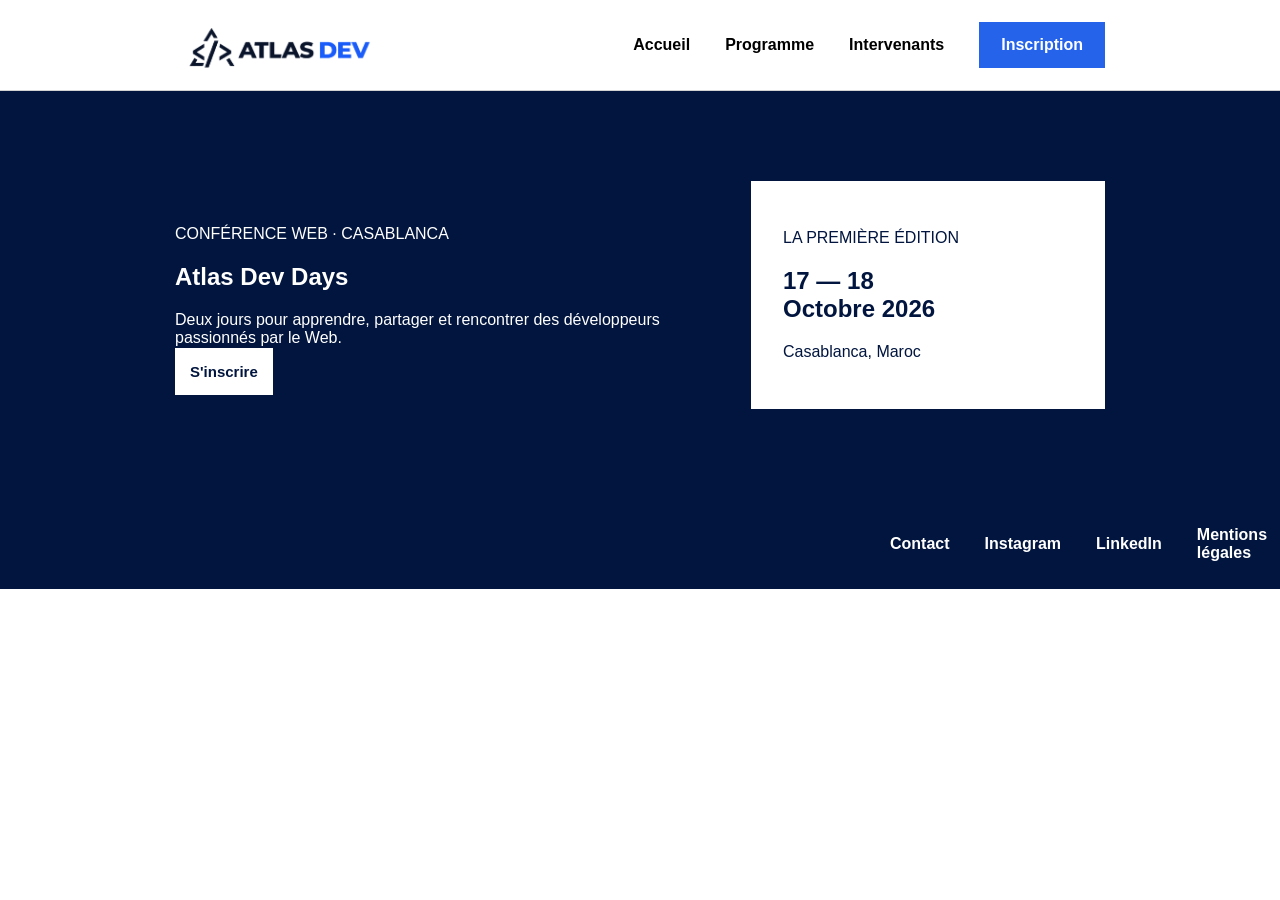
==== index.html @ 39b0d926 "worked on accueil" ====
<!doctype html>
<html>
  <head>
    <meta charset="UTF-8" />
    <link rel="stylesheet" href="css/style.css" />
    <link rel="preconnect" href="https://rsms.me" />
    <link rel="stylesheet" href="https://rsms.me/inter/inter.css" />
  </head>

  <body>
    <header>
      <img src="assets/images/logo.png" alt="logo" class="image" />
      <nav>
        <a href="#"> Accueil</a>
        <a href="#"> Programme</a>
        <a href="#"> Intervenants</a>
        <a href="#" class="btn"> Inscription</a>
      </nav>
    </header>
    <main>
      <section class="hero">
        <div class="hero-content">
          <div class="hero-text">
            <p class="label">CONFÉRENCE WEB · CASABLANCA</p>

            <h1>Atlas Dev Days</h1>

            <p>
              Deux jours pour apprendre, partager et rencontrer des développeurs
              passionnés par le Web.
            </p>

            <a href="#" class="button">S'inscrire</a>
          </div>

          <div class="hero-info">
            <p class="label">LA PREMIÈRE ÉDITION</p>

            <h2>17 — 18<br />Octobre 2026</h2>

            <p>Casablanca, Maroc</p>
          </div>
        </div>
      </section>
    </main>
    <footer>
      <p></p>
      <nav class="second-nav">
        <a> Contact </a>
        <a>Instagram</a>
        <a>LinkedIn</a>
        <a>Mentions légales</a>
      </nav>
    </footer>
  </body>
</html>
---- css/style.css ----
body {
  padding: 0;
  margin: 0;
  font-family: Inter, sans-serif;
}
header {
  display: flex; /* using this , the element of header can be next to each other */
  justify-content: space-between; /*It pushes the first element to the left and the last element to the right*/
  align-items: center;
  background-color: white;
  padding: 0 175px;
  height: 90px;
  border-bottom: 0.001px solid rgb(210, 210, 210);
}

nav {
  display: flex; /*control over the element , so like that we can have gap between them*/
  align-items: center; /*to center the element so they wont go up */
  gap: 35px;
}

nav a {
  /* here i am talking about the a inside the nav so other a wont be affected*/
  text-decoration: none; /* to remove the line under the text*/
  color: black;
  font-style: inter;
  font-weight: 600;
}

nav a.active {
  /* this one so whenever i click on link it turend bleu */
  color: #2563eb;
}

.btn {
  background-color: #2563eb;
  color: white;
  padding: 14px 22px;
}

.image {
  height: 110px;
  width: auto;
}

footer {
  display: flex;
  height: 90px;
  background-color: #01153e;
  padding-left: 890px;
  align-items: center;
}

.second-nav {
  display: flex;
  align-items: center;
  gap: 35px;
}

.second-nav a {
  display: flex;
  color: white;
  align-items: center;
}

.hero {
  padding: 90px 175px;
  color: white;
  background-color: #01153e;
}
.hero-content {
  display: flex;
  align-items: center;
  justify-content: space-between;
  gap: 80px;
}
.hero-text {
  max-width: 650px;
}

.hero-info {
  min-width: 290px;
  padding: 32px;
  color: #01153e;
  background-color: white;
}

.button {
  padding: 15px 15px;
  background-color: white;
  color: #01153e;
  font-style: inter;
  font-weight: 700;
  text-decoration: none;
  font-size: 15px;
}
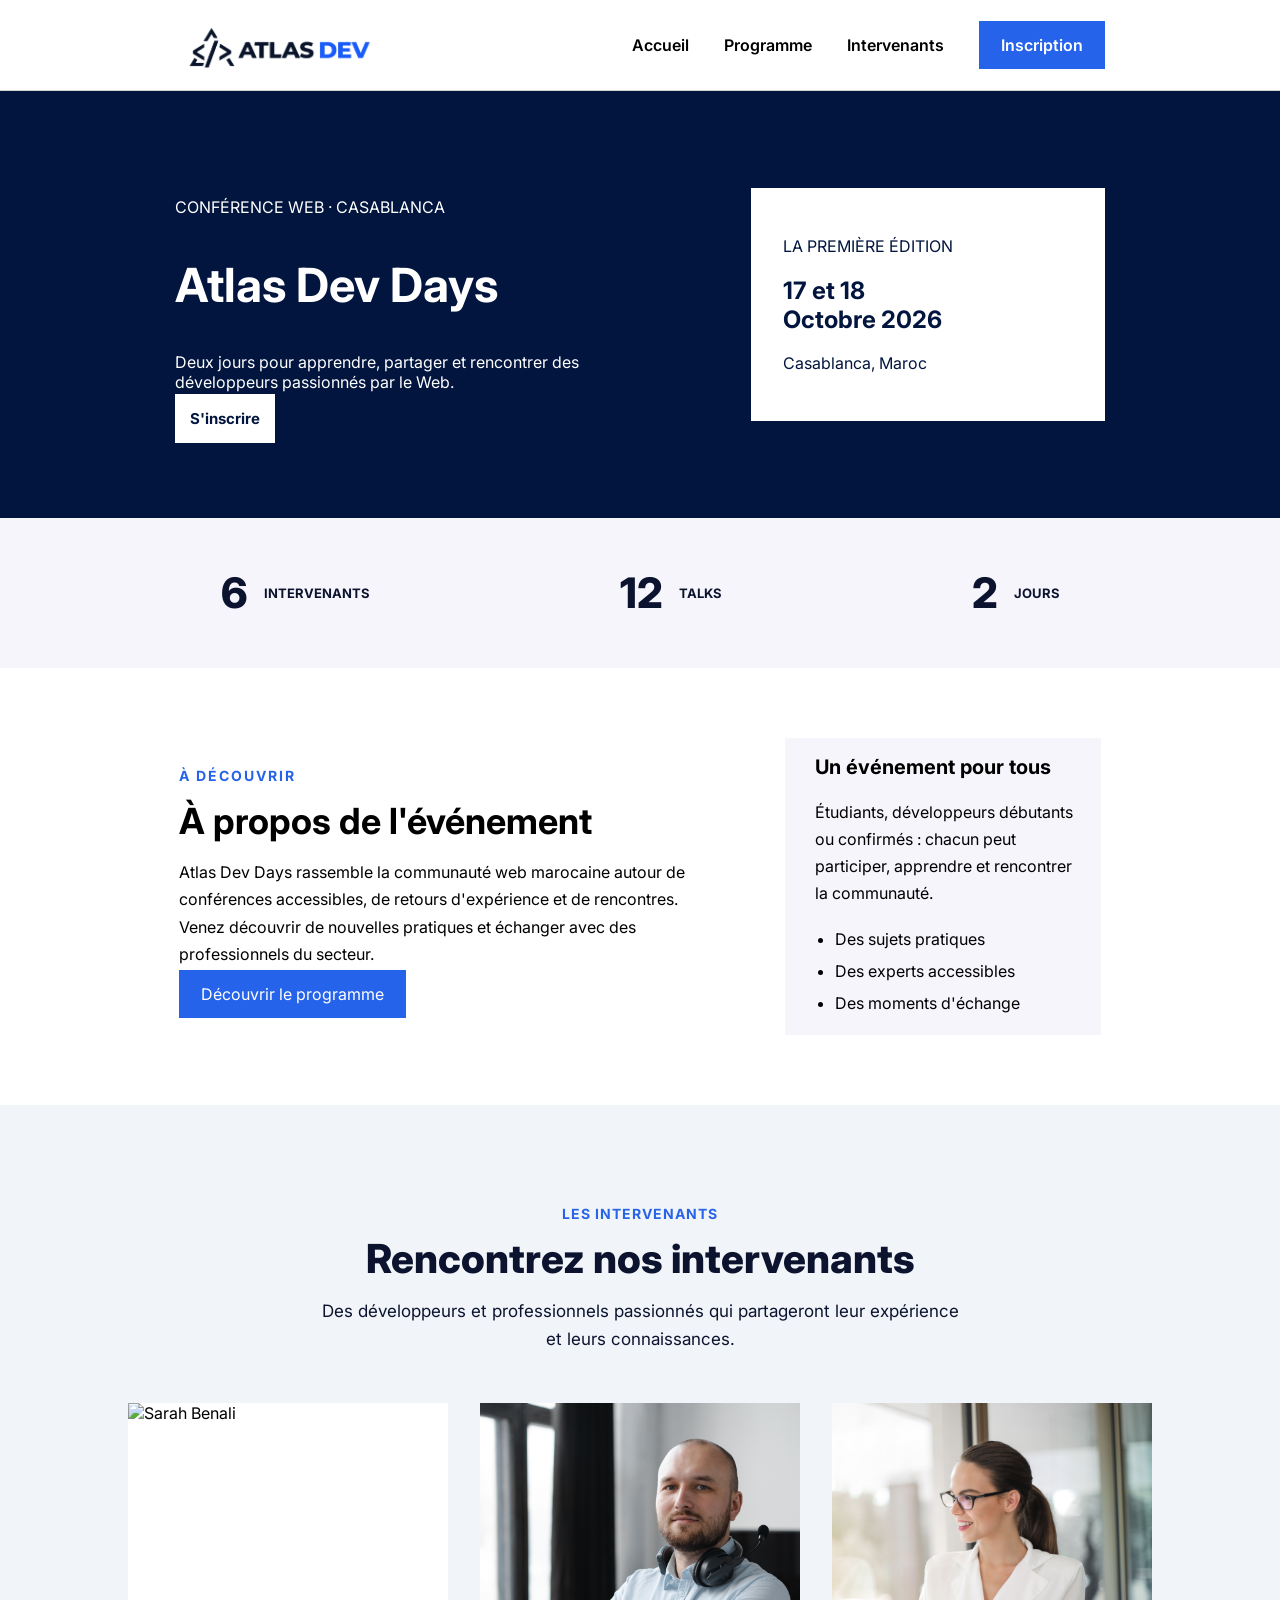
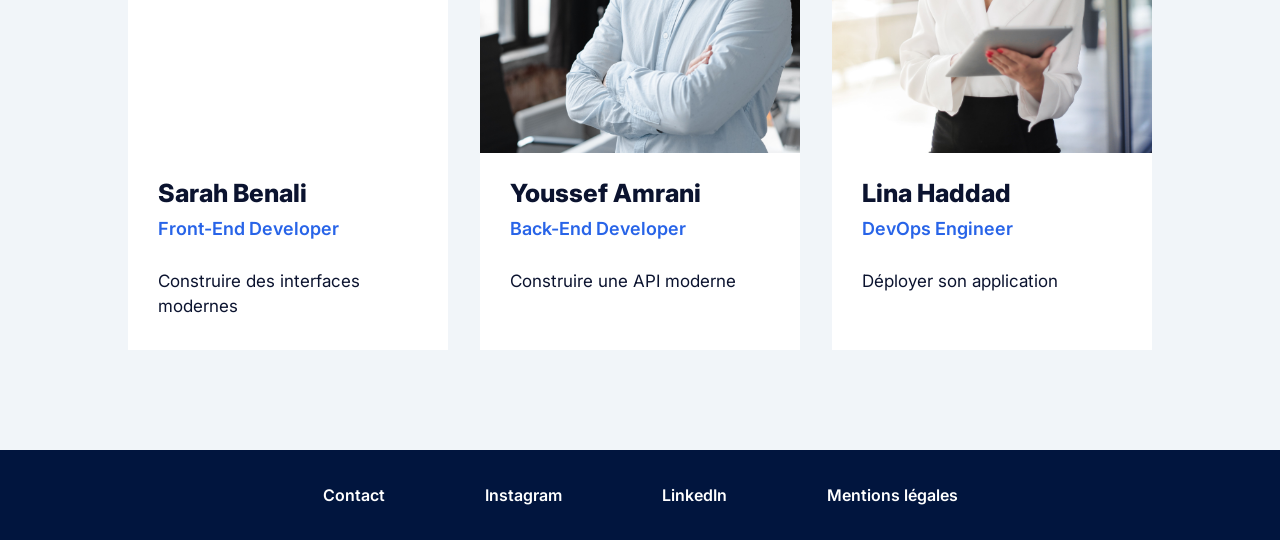
==== commit e8813bdc: "almost done" ====
--- a/index.html
+++ b/index.html
@@ -13,8 +13,8 @@
       <nav>
         <a href="#"> Accueil</a>
         <a href="#"> Programme</a>
-        <a href="#"> Intervenants</a>
-        <a href="#" class="btn"> Inscription</a>
+        <a href="intervenants.html"> Intervenants</a>
+        <a href="inscription.html" class="btn"> Inscription</a>
       </nav>
     </header>
     <main>
@@ -36,9 +36,93 @@
           <div class="hero-info">
             <p class="label">LA PREMIÈRE ÉDITION</p>
 
-            <h2>17 — 18<br />Octobre 2026</h2>
+            <h2>17 et 18<br />Octobre 2026</h2>
 
             <p>Casablanca, Maroc</p>
+          </div>
+        </div>
+      </section>
+      <section class="stats">
+        <div class="stats-div">
+          <p>6</p>
+          <p>INTERVENANTS</p>
+        </div>
+        <div class="stats-div">
+          <p>12</p>
+          <p>TALKS</p>
+        </div>
+        <div class="stats-div">
+          <p>2</p>
+          <p>JOURS</p>
+        </div>
+      </section>
+      <section class="event">
+        <div class="left">
+          <p>À DÉCOUVRIR</p>
+          <p>À propos de l'événement</p>
+          <p>
+            Atlas Dev Days rassemble la communauté web marocaine autour de
+            conférences accessibles, de retours d'expérience et de rencontres.
+            Venez découvrir de nouvelles pratiques et échanger avec des
+            professionnels du secteur.
+          </p>
+          <p>
+            <a href="#" class="btn">Découvrir le programme</a>
+          </p>
+        </div>
+        <div class="right">
+          <h2>Un événement pour tous</h2>
+          <p>
+            Étudiants, développeurs débutants ou confirmés : chacun peut
+            participer, apprendre et rencontrer la communauté.
+          </p>
+
+          <ul>
+            <li>Des sujets pratiques</li>
+            <li>Des experts accessibles</li>
+            <li>Des moments d'échange</li>
+          </ul>
+        </div>
+      </section>
+      <section class="speakers">
+        <div class="speakers-header">
+          <p>LES INTERVENANTS</p>
+          <h2>Rencontrez nos intervenants</h2>
+          <p>
+            Des développeurs et professionnels passionnés qui partageront leur
+            expérience et leurs connaissances.
+          </p>
+        </div>
+
+        <div class="speakers-container">
+          <div class="speaker-card">
+            <img src="assets/images/sarahBenali.jpg" alt="Sarah Benali" />
+
+            <div class="speaker-info">
+              <h3>Sarah Benali</h3>
+              <p class="speaker-role">Front-End Developer</p>
+              <p>Construire des interfaces modernes</p>
+            </div>
+          </div>
+
+          <div class="speaker-card">
+            <img src="assets/images/youssefAmrani.jpg" alt="Youssef Amrani" />
+
+            <div class="speaker-info">
+              <h3>Youssef Amrani</h3>
+              <p class="speaker-role">Back-End Developer</p>
+              <p>Construire une API moderne</p>
+            </div>
+          </div>
+
+          <div class="speaker-card">
+            <img src="assets/images/linaHaddad.jpg" alt="Lina Haddad" />
+
+            <div class="speaker-info">
+              <h3>Lina Haddad</h3>
+              <p class="speaker-role">DevOps Engineer</p>
+              <p>Déployer son application</p>
+            </div>
           </div>
         </div>
       </section>
--- a/css/style.css
+++ b/css/style.css
@@ -1,3 +1,4 @@
+@import url("https://fonts.googleapis.com/css2?family=Inter:opsz,wght@14..32,100..900&display=swap");
 body {
   padding: 0;
   margin: 0;
@@ -36,6 +37,7 @@
   background-color: #2563eb;
   color: white;
   padding: 14px 22px;
+  text-decoration: none;
 }
 
 .image {
@@ -47,14 +49,14 @@
   display: flex;
   height: 90px;
   background-color: #01153e;
-  padding-left: 890px;
-  align-items: center;
+  text-align: center;
+  justify-content: center;
 }
 
 .second-nav {
   display: flex;
   align-items: center;
-  gap: 35px;
+  gap: 100px;
 }
 
 .second-nav a {
@@ -85,6 +87,13 @@
   background-color: white;
 }
 
+h1 {
+  font-family: "Inter", sans-serif;
+  font-optical-sizing: auto;
+  font-weight: 900px;
+  font-size: 47px;
+}
+
 .button {
   padding: 15px 15px;
   background-color: white;
@@ -94,3 +103,260 @@
   text-decoration: none;
   font-size: 15px;
 }
+.stats {
+  height: 150px;
+  background-color: #f6f5fc;
+  display: flex;
+  align-items: center;
+  justify-content: center;
+  gap: 250px;
+}
+
+.stats-div {
+  display: flex;
+  align-items: center;
+  gap: 16px;
+}
+.stats-div p:first-child {
+  font-size: 42px;
+  font-weight: 800;
+  line-height: 1;
+  color: #0b132f;
+}
+
+.stats-div p:last-child {
+  font-size: 13px;
+  font-weight: 700;
+  color: #0b132f;
+  letter-spacing: 0;
+}
+
+.event {
+  display: flex;
+  align-items: center;
+  background-color: white;
+  justify-content: space-between;
+  gap: 80px;
+  padding: 70px 14%;
+}
+
+.left > p:first-child {
+  font-size: 14px;
+  font-weight: bold;
+  color: #2563eb;
+  letter-spacing: 2px;
+}
+
+.left > p:nth-child(2) {
+  font-size: 36px;
+  font-weight: bold;
+  margin: 15px 0;
+}
+
+.left > p:nth-child(3) {
+  font-size: 16px;
+  line-height: 1.7;
+}
+
+.right {
+  padding-left: 30px;
+  padding-right: 20px;
+  background-color: #f6f5fc;
+}
+
+.right h2 {
+  font-size: 20px;
+  margin-bottom: 20px;
+}
+
+.right p {
+  font-size: 16px;
+  line-height: 1.7;
+}
+
+.right ul {
+  padding-left: 20px;
+  line-height: 2;
+}
+
+.right li {
+  font-size: 16px;
+}
+.speakers {
+  background-color: #f1f5f9;
+  padding: 100px 10%;
+}
+
+.speakers-header {
+  text-align: center;
+  margin-bottom: 50px;
+}
+
+.speakers-header > p:first-child {
+  color: #2864e8;
+  font-size: 14px;
+  font-weight: 700;
+  letter-spacing: 1px;
+  margin: 0 0 12px;
+}
+
+.speakers-header h2 {
+  color: #0b132f;
+  font-size: 40px;
+  font-weight: 800;
+  margin: 0 0 15px;
+}
+
+.speakers-header > p:last-child {
+  color: #0b132f;
+  font-size: 17px;
+  line-height: 1.6;
+  margin: 0 auto;
+  max-width: 650px;
+}
+
+.speakers-container {
+  display: flex;
+  justify-content: center;
+  gap: 32px;
+}
+
+.speaker-card {
+  background-color: white;
+  width: 100%;
+  max-width: 445px;
+  overflow: hidden;
+}
+
+.speaker-card img {
+  width: 100%;
+  height: 350px;
+  display: block;
+  object-fit: cover;
+}
+
+.speaker-info {
+  padding: 25px 30px 30px;
+}
+
+.speaker-info h3 {
+  color: #0b132f;
+  font-size: 25px;
+  font-weight: 800;
+  margin: 0 0 10px;
+}
+
+.speaker-role {
+  color: #2864e8;
+  font-size: 18px;
+  font-weight: 600;
+  margin: 0 0 30px;
+}
+
+.speaker-info > p:last-child {
+  color: #0b132f;
+  font-size: 17px;
+  line-height: 1.5;
+  margin: 0;
+}
+.heroInter-content {
+  font-family: Inter;
+  padding-right: 600px;
+}
+.heroInter {
+  padding-top: 52px;
+  padding-bottom: 72px;
+  padding-left: 175px;
+  padding-right: 175px;
+  color: white;
+  background-color: #01153e;
+}
+.Intermain {
+  background-color: #f6f5fc;
+}
+
+.heroInsc {
+  padding-top: 42px;
+  padding-bottom: 62px;
+  padding-left: 175px;
+  color: white;
+  background-color: #01153e;
+}
+.programme {
+  background-color: #f1f5f9;
+  padding: 60px 13%;
+}
+
+.day-header {
+  display: flex;
+  justify-content: space-between;
+  align-items: center;
+  margin-bottom: 55px;
+}
+
+.day-number {
+  color: #2563eb;
+  font-size: 15px;
+  font-weight: 700;
+  margin-bottom: 15px;
+}
+
+.day-header h2 {
+  color: #071b41;
+  font-size: 38px;
+  margin: 0;
+}
+
+.welcome {
+  color: #071b41;
+  font-size: 18px;
+}
+
+.event-card {
+  background-color: white;
+  min-height: 165px;
+  margin-bottom: 20px;
+
+  display: grid;
+  grid-template-columns: 110px 1fr;
+  align-items: center;
+
+  padding: 0 32px;
+}
+.event-time {
+  background-color: #2864e8;
+  color: white;
+
+  width: 103px;
+  height: 58px;
+
+  display: flex;
+  justify-content: center;
+  align-items: center;
+
+  font-size: 18px;
+  font-weight: 700;
+}
+
+.event-info {
+  padding-left: 30px;
+}
+
+.category {
+  color: #2864e8;
+  font-size: 15px;
+  font-weight: 700;
+  margin: 0 0 8px;
+}
+
+.event-info h3 {
+  color: #071b41;
+  font-size: 23px;
+  margin: 0 0 10px;
+}
+
+.event-info p:last-child {
+  color: #071b41;
+  font-size: 18px;
+  margin: 0;
+}
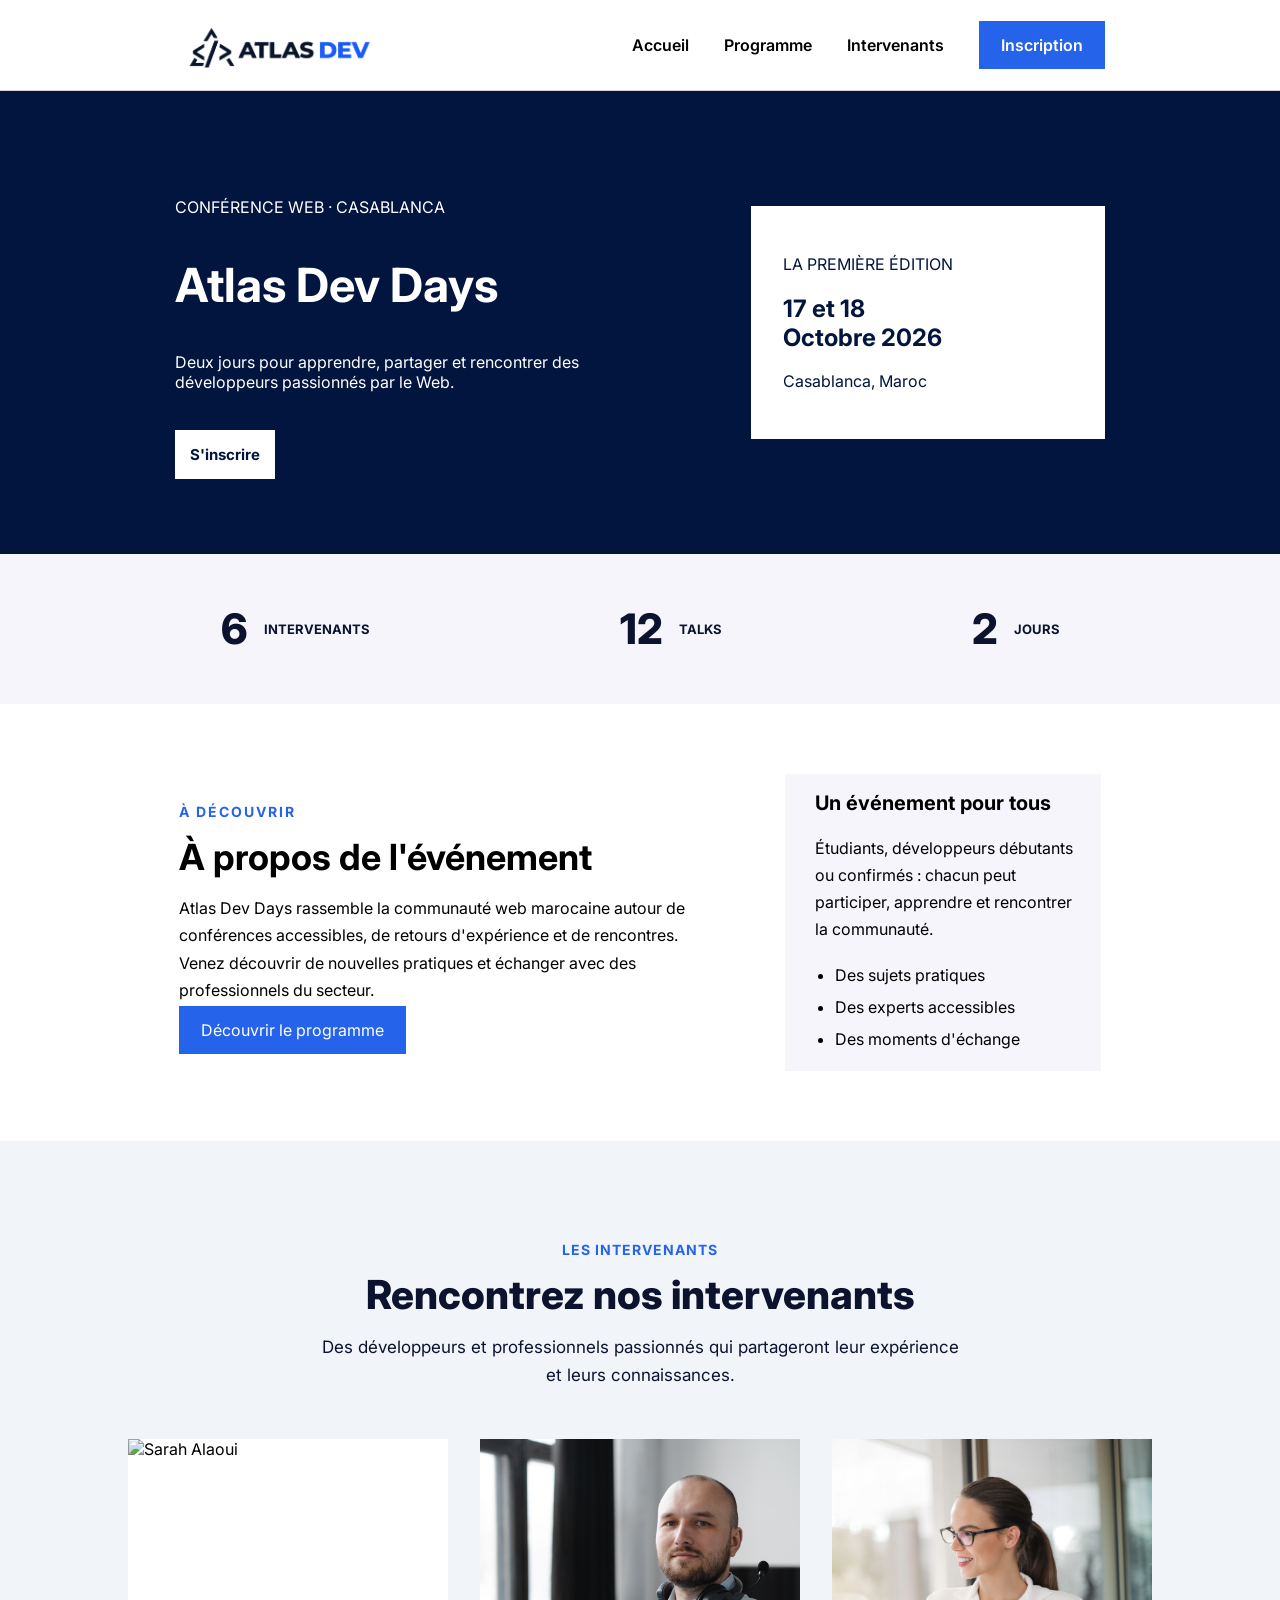
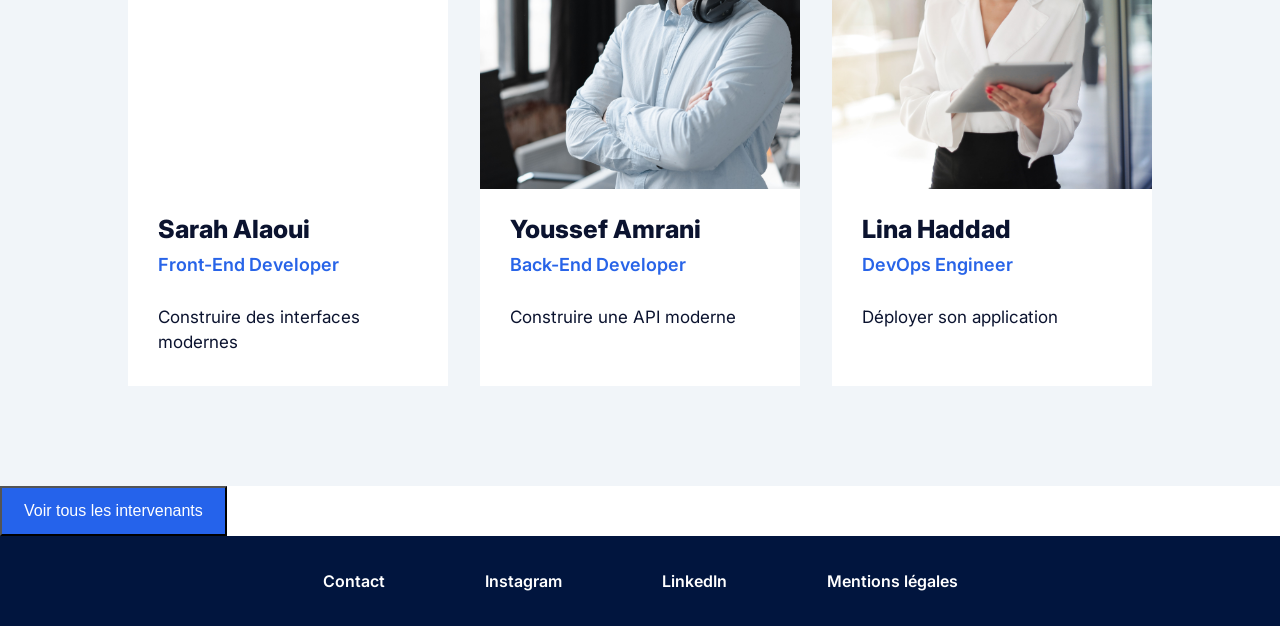
==== commit d4be0060: "fixed some issues" ====
--- a/index.html
+++ b/index.html
@@ -11,8 +11,8 @@
     <header>
       <img src="assets/images/logo.png" alt="logo" class="image" />
       <nav>
-        <a href="#"> Accueil</a>
-        <a href="#"> Programme</a>
+        <a href="index.html"> Accueil</a>
+        <a href="programme.html"> Programme</a>
         <a href="intervenants.html"> Intervenants</a>
         <a href="inscription.html" class="btn"> Inscription</a>
       </nav>
@@ -28,6 +28,9 @@
             <p>
               Deux jours pour apprendre, partager et rencontrer des développeurs
               passionnés par le Web.
+            </p>
+            <p>
+              <br />
             </p>
 
             <a href="#" class="button">S'inscrire</a>
@@ -96,10 +99,10 @@
 
         <div class="speakers-container">
           <div class="speaker-card">
-            <img src="assets/images/sarahBenali.jpg" alt="Sarah Benali" />
+            <img src="assets/images/sarahAlaoui.jpg" alt="Sarah Alaoui" />
 
             <div class="speaker-info">
-              <h3>Sarah Benali</h3>
+              <h3>Sarah Alaoui</h3>
               <p class="speaker-role">Front-End Developer</p>
               <p>Construire des interfaces modernes</p>
             </div>
@@ -126,6 +129,9 @@
           </div>
         </div>
       </section>
+      <section >
+        <button a href = "intervenants.html" class = "btn">Voir tous les intervenants</button>
+      </section>
     </main>
     <footer>
       <p></p>
--- a/css/style.css
+++ b/css/style.css
@@ -38,6 +38,7 @@
   color: white;
   padding: 14px 22px;
   text-decoration: none;
+  font-size: medium;
 }
 
 .image {
@@ -320,7 +321,7 @@
   display: grid;
   grid-template-columns: 110px 1fr;
   align-items: center;
-
+  border: 0.001px solid rgb(229, 228, 228);
   padding: 0 32px;
 }
 .event-time {
@@ -360,3 +361,92 @@
   font-size: 18px;
   margin: 0;
 }
+
+.programmef {
+  background-color: white;
+  padding: 60px 13%;
+}
+
+form {
+  width: 700px;
+  padding: 45px 50px;
+  background-color: white;
+  font-family: Arial;
+  color: #001f4d;
+}
+
+.InscInf {
+  display: flex;
+  gap: 60px;
+  align-items: flex-start;
+  justify-content: center;
+  padding: 100px 20px;
+  background-color: #f1f5f9;
+}
+aside {
+  color: white;
+  background-color: #01153e;
+  padding: 20px;
+  padding-left: 40px;
+  padding-right: 40px;
+  padding-bottom: 30px;
+}
+
+.titre1 {
+  font-weight: 900;
+  font-size: xx-large;
+  margin-top: 1px;
+}
+.titre {
+  font-weight: 900;
+  font-size: xx-large;
+}
+.sous-titre {
+  font-weight: 600;
+  font-size: large;
+}
+.sous-titre2 {
+  font-weight: 400;
+  font-size: large;
+  margin-top: 1px;
+  margin-bottom: 30px;
+}
+
+.labelBig {
+  font-size: 18px;
+  font-weight: bold;
+  padding-bottom: 12px;
+}
+.labelSmall {
+  font-size: 17px;
+  padding-bottom: 12px;
+      display: block;
+
+}
+ 
+input[type="text"],   /*understand all this*/
+input[type="email"],
+input[type="tel"],
+select,
+textarea {
+  width: 100%;
+  padding: 15px;
+  margin-bottom: 30px;
+  border: 1px solid #001f4d;
+  font-size: 18px;
+  box-sizing: border-box;
+}
+
+fieldset {
+  display: block;
+  border: none;
+  padding: 0;
+  margin-bottom: 40px;
+}
+legend {
+  font-size: 20px;
+  font-weight: bold;
+  margin-bottom: 20px;
+}
+
+
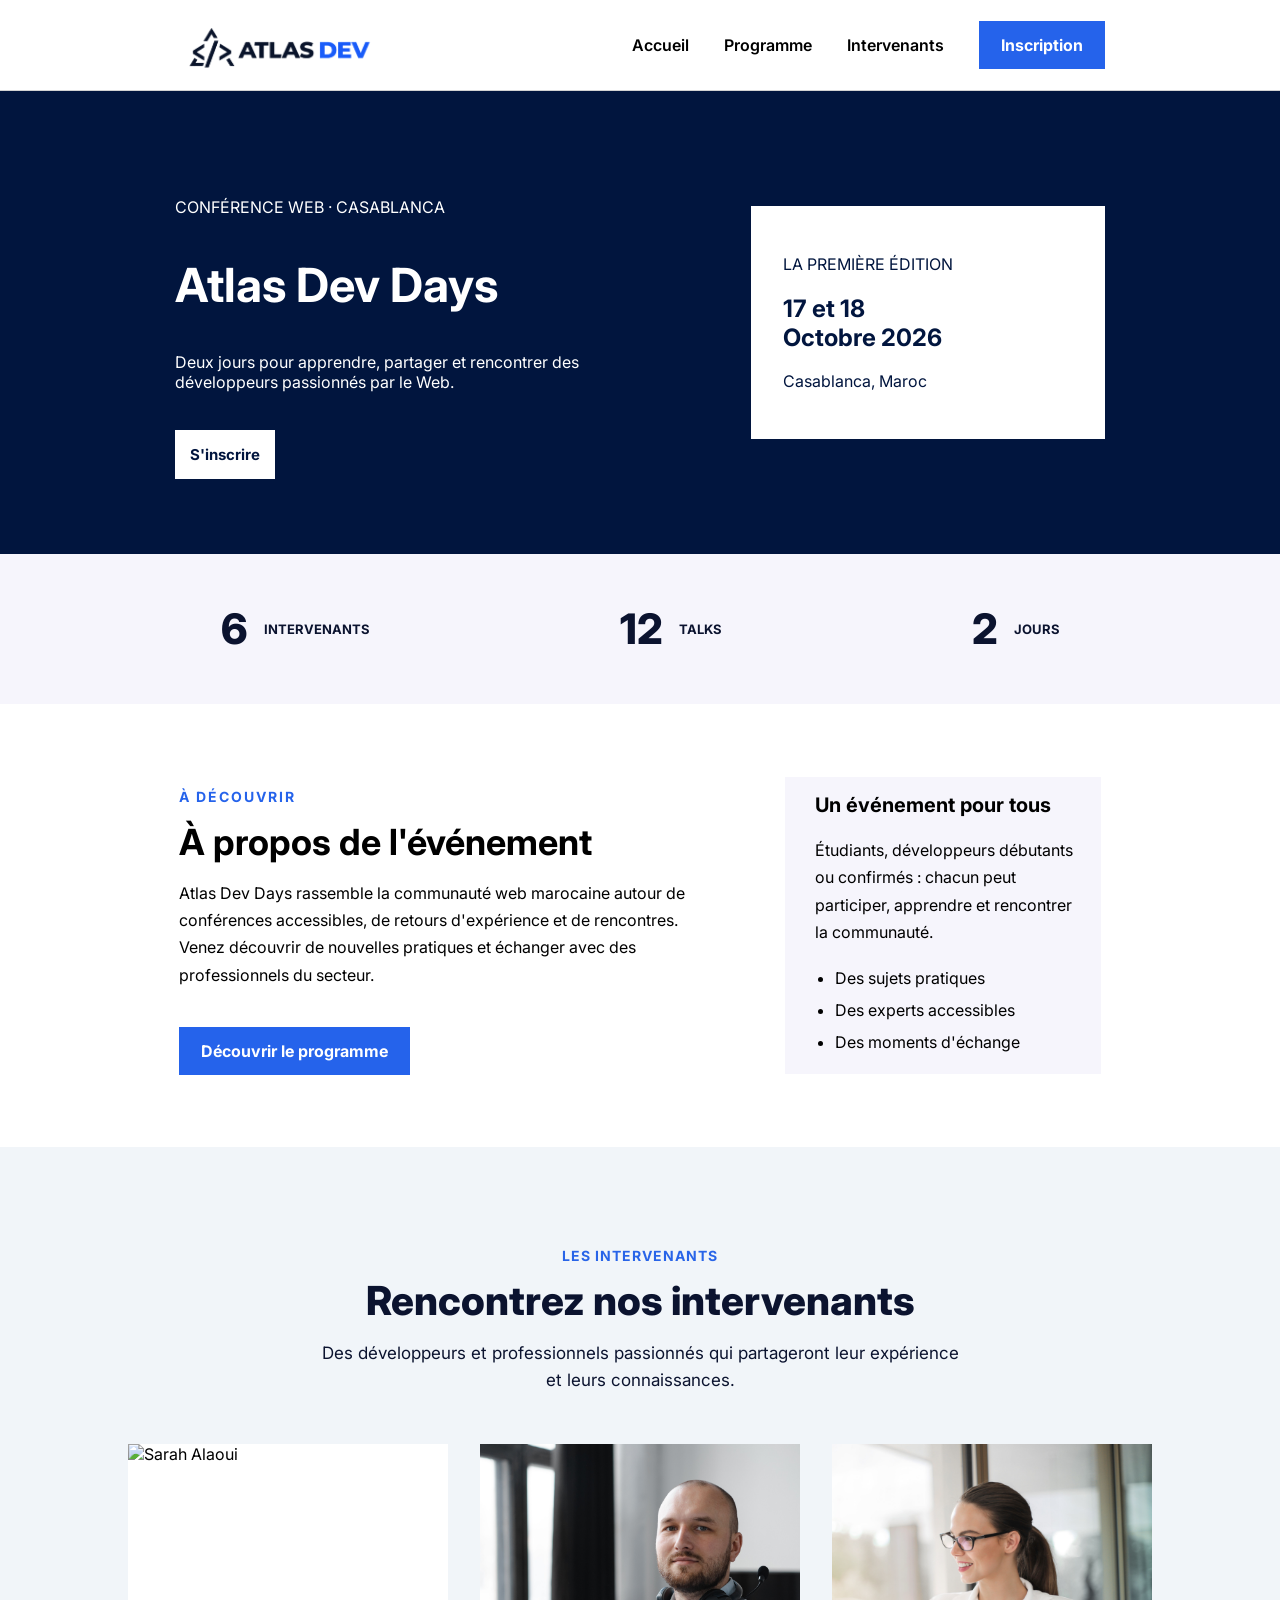
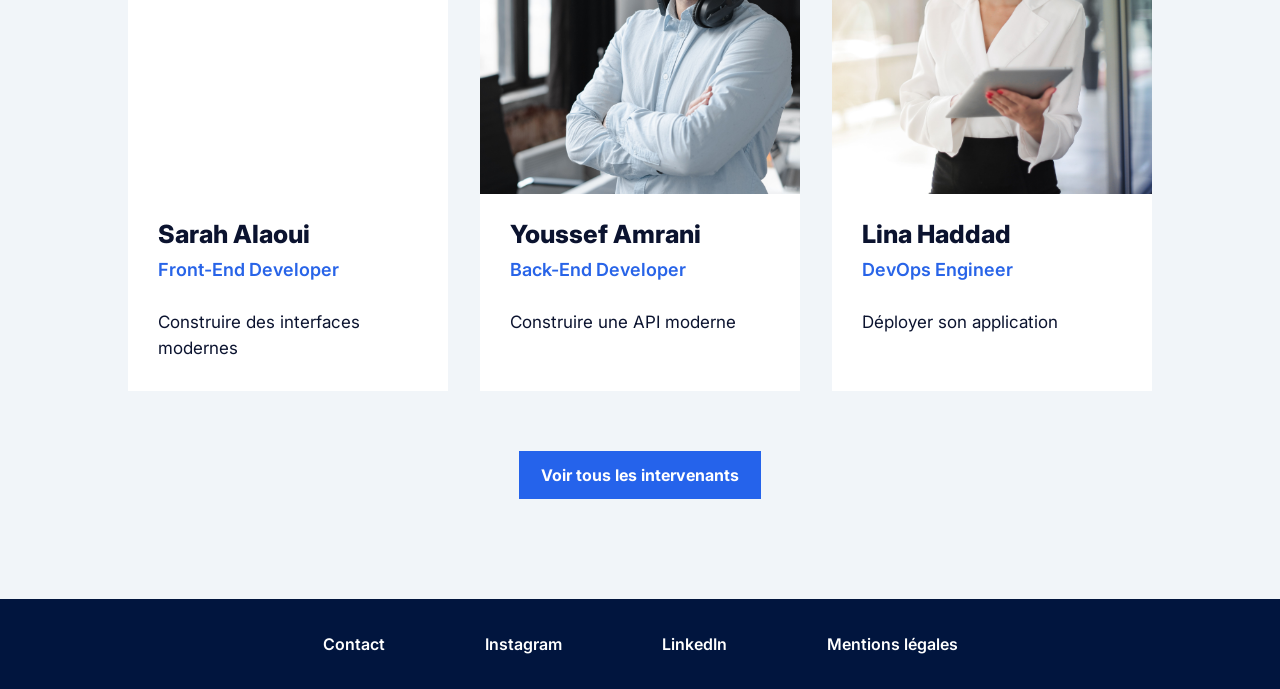
==== commit f6c060ad: "last modificatioins" ====
--- a/index.html
+++ b/index.html
@@ -33,7 +33,7 @@
               <br />
             </p>
 
-            <a href="#" class="button">S'inscrire</a>
+            <a href="inscription.html" class="button">S'inscrire</a>
           </div>
 
           <div class="hero-info">
@@ -69,8 +69,9 @@
             Venez découvrir de nouvelles pratiques et échanger avec des
             professionnels du secteur.
           </p>
+          <p><br /></p>
           <p>
-            <a href="#" class="btn">Découvrir le programme</a>
+            <a href="programme.html" class="btn">Découvrir le programme</a>
           </p>
         </div>
         <div class="right">
@@ -128,18 +129,20 @@
             </div>
           </div>
         </div>
-      </section>
-      <section >
-        <button a href = "intervenants.html" class = "btn">Voir tous les intervenants</button>
+        <div class="last-btn">
+          <a href="intervenants.html" class="btn">
+            Voir tous les intervenants
+          </a>
+        </div>
       </section>
     </main>
     <footer>
       <p></p>
       <nav class="second-nav">
-        <a> Contact </a>
-        <a>Instagram</a>
-        <a>LinkedIn</a>
-        <a>Mentions légales</a>
+        <a href = "#"> Contact </a>
+        <a href = "https://instagram.com">Instagram</a>
+        <a href = "https://fr.linkedin.com/" > LinkedIn</a>
+        <a href = "#" >Mentions légales</a>
       </nav>
     </footer>
   </body>
--- a/css/style.css
+++ b/css/style.css
@@ -38,6 +38,7 @@
   color: white;
   padding: 14px 22px;
   text-decoration: none;
+  font-weight: 700;
   font-size: medium;
 }
 
@@ -420,10 +421,9 @@
 .labelSmall {
   font-size: 17px;
   padding-bottom: 12px;
-      display: block;
-
-}
- 
+  display: block;
+}
+
 input[type="text"],   /*understand all this*/
 input[type="email"],
 input[type="tel"],
@@ -449,4 +449,20 @@
   margin-bottom: 20px;
 }
 
-
+.last-btn {
+  padding-top: 60px;
+  display: flex;
+  align-items: center;
+  background-color: #f1f5f9;
+  justify-content: center;
+}
+
+.linkedin {
+  display: flex;
+  align-items: center;
+  color: #2864e8;
+  justify-content: center;
+  font-weight: 600;
+  font-size: large;
+  font-family: Arial, Helvetica, sans-serif;
+}
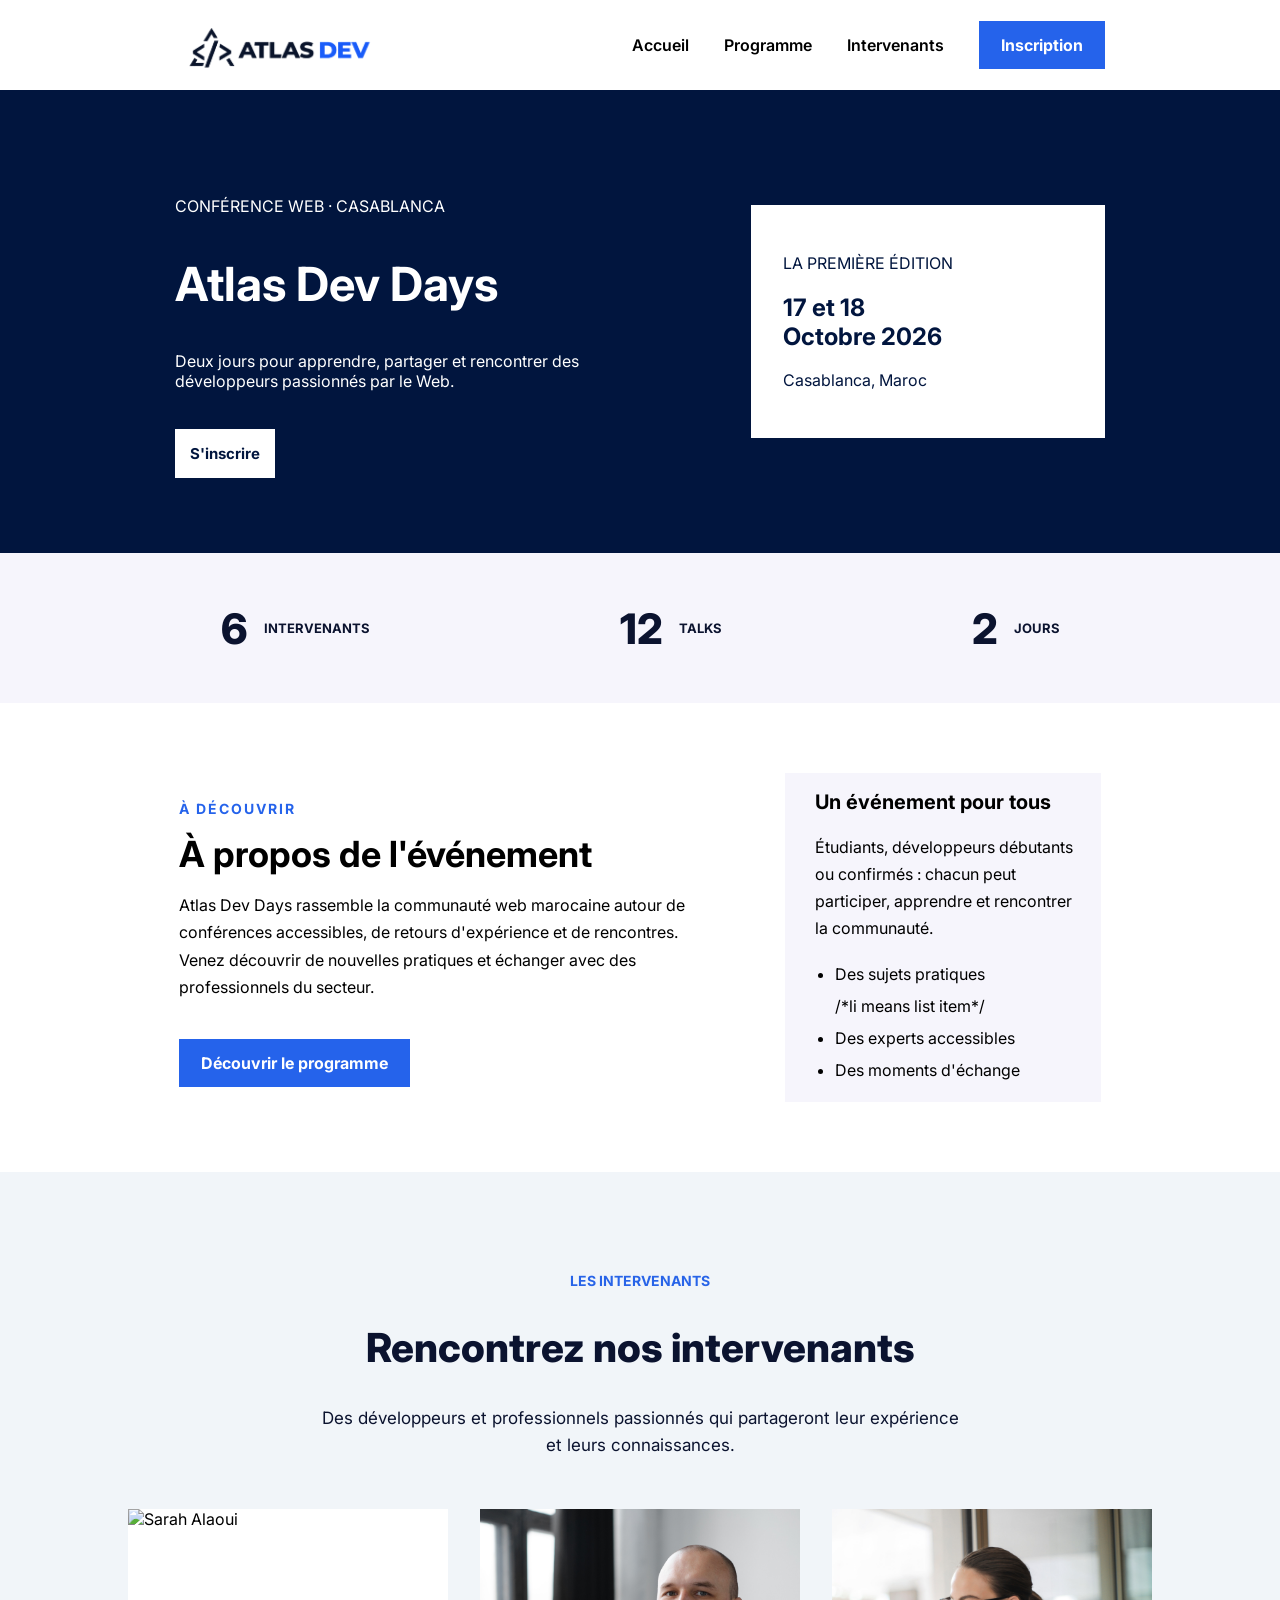
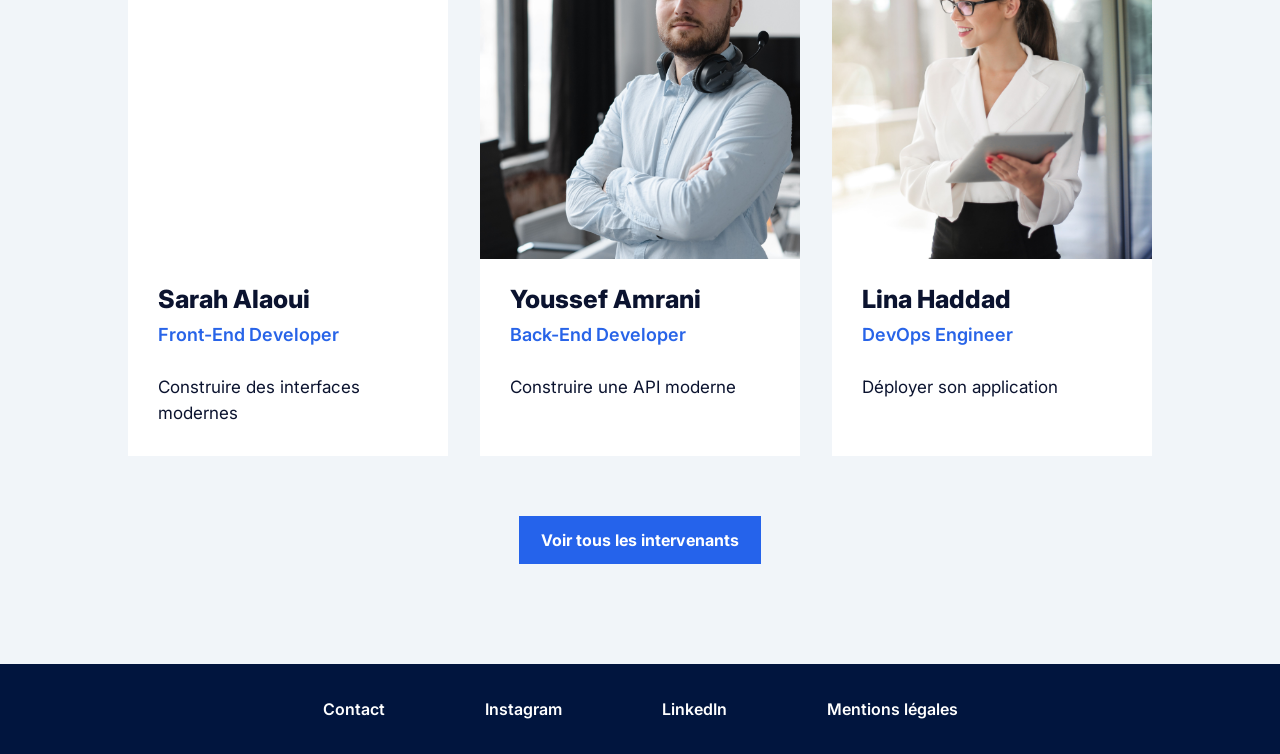
==== commit 061fe569: "fixed the pic issue" ====
--- a/index.html
+++ b/index.html
@@ -1,10 +1,14 @@
 <!doctype html>
-<html>
+<html lang="fr">
   <head>
     <meta charset="UTF-8" />
+    <meta name="viewport" content="width=device-width, initial-scale=1.0" />
+    <meta
+      name="description"
+      content="Découvrez Atlas Dev Days 2026 à Casablanca : deux jours de conférences web, de rencontres et de partage avec des développeurs passionnés."
+    />
+    <title>Atlas Dev Days 2026 | Accueil</title>
     <link rel="stylesheet" href="css/style.css" />
-    <link rel="preconnect" href="https://rsms.me" />
-    <link rel="stylesheet" href="https://rsms.me/inter/inter.css" />
   </head>
 
   <body>
@@ -22,9 +26,7 @@
         <div class="hero-content">
           <div class="hero-text">
             <p class="label">CONFÉRENCE WEB · CASABLANCA</p>
-
             <h1>Atlas Dev Days</h1>
-
             <p>
               Deux jours pour apprendre, partager et rencontrer des développeurs
               passionnés par le Web.
@@ -32,15 +34,11 @@
             <p>
               <br />
             </p>
-
             <a href="inscription.html" class="button">S'inscrire</a>
           </div>
-
           <div class="hero-info">
             <p class="label">LA PREMIÈRE ÉDITION</p>
-
             <h2>17 et 18<br />Octobre 2026</h2>
-
             <p>Casablanca, Maroc</p>
           </div>
         </div>
@@ -82,7 +80,7 @@
           </p>
 
           <ul>
-            <li>Des sujets pratiques</li>
+            <li>Des sujets pratiques</li> /*li means list item*/
             <li>Des experts accessibles</li>
             <li>Des moments d'échange</li>
           </ul>
@@ -139,10 +137,10 @@
     <footer>
       <p></p>
       <nav class="second-nav">
-        <a href = "#"> Contact </a>
-        <a href = "https://instagram.com">Instagram</a>
-        <a href = "https://fr.linkedin.com/" > LinkedIn</a>
-        <a href = "#" >Mentions légales</a>
+        <a href="#"> Contact </a>
+        <a href="https://instagram.com">Instagram</a>
+        <a href="https://fr.linkedin.com/"> LinkedIn</a>
+        <a href="#">Mentions légales</a>
       </nav>
     </footer>
   </body>
--- a/css/style.css
+++ b/css/style.css
@@ -5,13 +5,13 @@
   font-family: Inter, sans-serif;
 }
 header {
-  display: flex; /* using this , the element of header can be next to each other */
+  display: flex; /* control over the element  , the element of header can be next to each other */
   justify-content: space-between; /*It pushes the first element to the left and the last element to the right*/
   align-items: center;
   background-color: white;
   padding: 0 175px;
   height: 90px;
-  border-bottom: 0.001px solid rgb(210, 210, 210);
+  border-bottom: 0.001px rgb(210, 210, 210);
 }
 
 nav {
@@ -78,9 +78,9 @@
   justify-content: space-between;
   gap: 80px;
 }
-.hero-text {
+/* .hero-text {
   max-width: 650px;
-}
+} */
 
 .hero-info {
   min-width: 290px;
@@ -90,8 +90,7 @@
 }
 
 h1 {
-  font-family: "Inter", sans-serif;
-  font-optical-sizing: auto;
+  font-family: "Inter";
   font-weight: 900px;
   font-size: 47px;
 }
@@ -122,7 +121,6 @@
 .stats-div p:first-child {
   font-size: 42px;
   font-weight: 800;
-  line-height: 1;
   color: #0b132f;
 }
 
@@ -130,7 +128,6 @@
   font-size: 13px;
   font-weight: 700;
   color: #0b132f;
-  letter-spacing: 0;
 }
 
 .event {
@@ -198,7 +195,6 @@
   color: #2864e8;
   font-size: 14px;
   font-weight: 700;
-  letter-spacing: 1px;
   margin: 0 0 12px;
 }
 
@@ -206,7 +202,6 @@
   color: #0b132f;
   font-size: 40px;
   font-weight: 800;
-  margin: 0 0 15px;
 }
 
 .speakers-header > p:last-child {
@@ -227,14 +222,13 @@
   background-color: white;
   width: 100%;
   max-width: 445px;
-  overflow: hidden;
 }
 
 .speaker-card img {
   width: 100%;
   height: 350px;
   display: block;
-  object-fit: cover;
+  object-fit: cover;  /*all the speaker photos can have the same dimensions without looking stretched or distorted*/
 }
 
 .speaker-info {
@@ -245,7 +239,7 @@
   color: #0b132f;
   font-size: 25px;
   font-weight: 800;
-  margin: 0 0 10px;
+  margin: 0 0 10px; /*we only gonna work on marging bottom*/
 }
 
 .speaker-role {
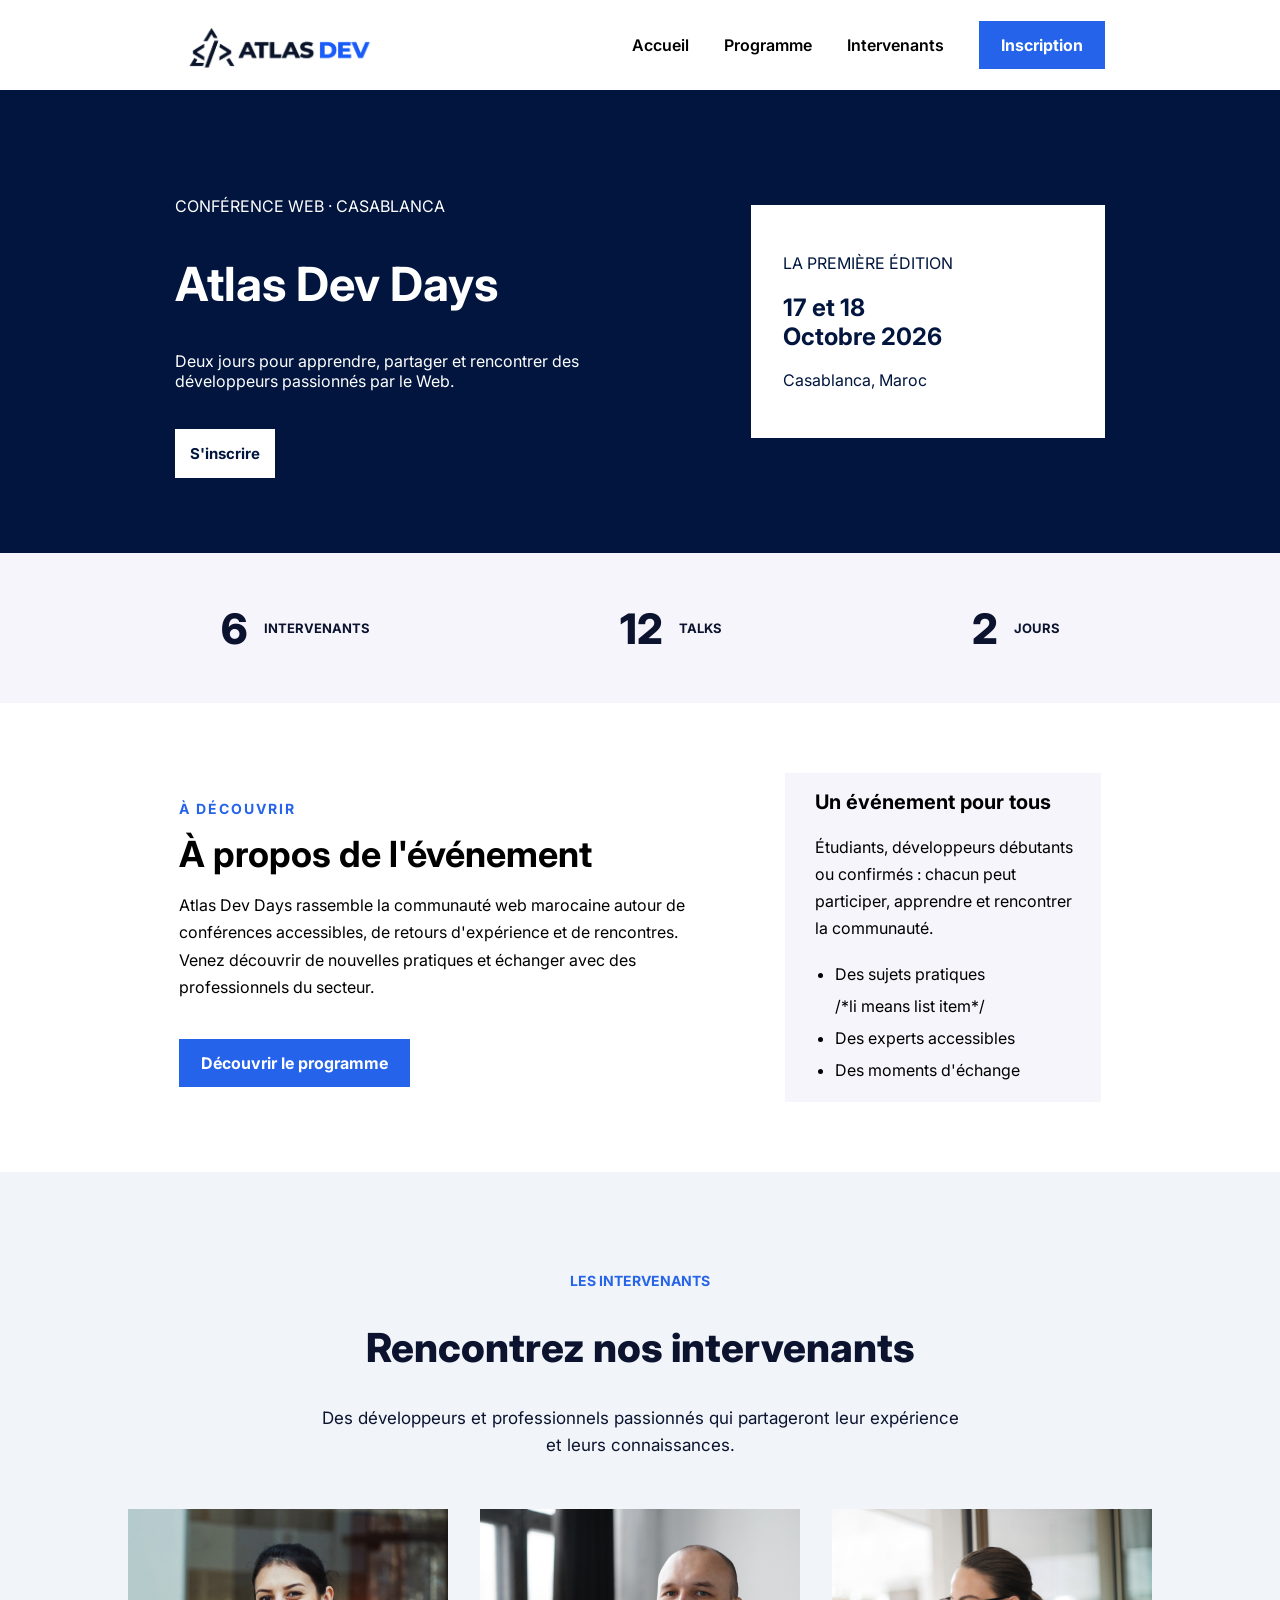
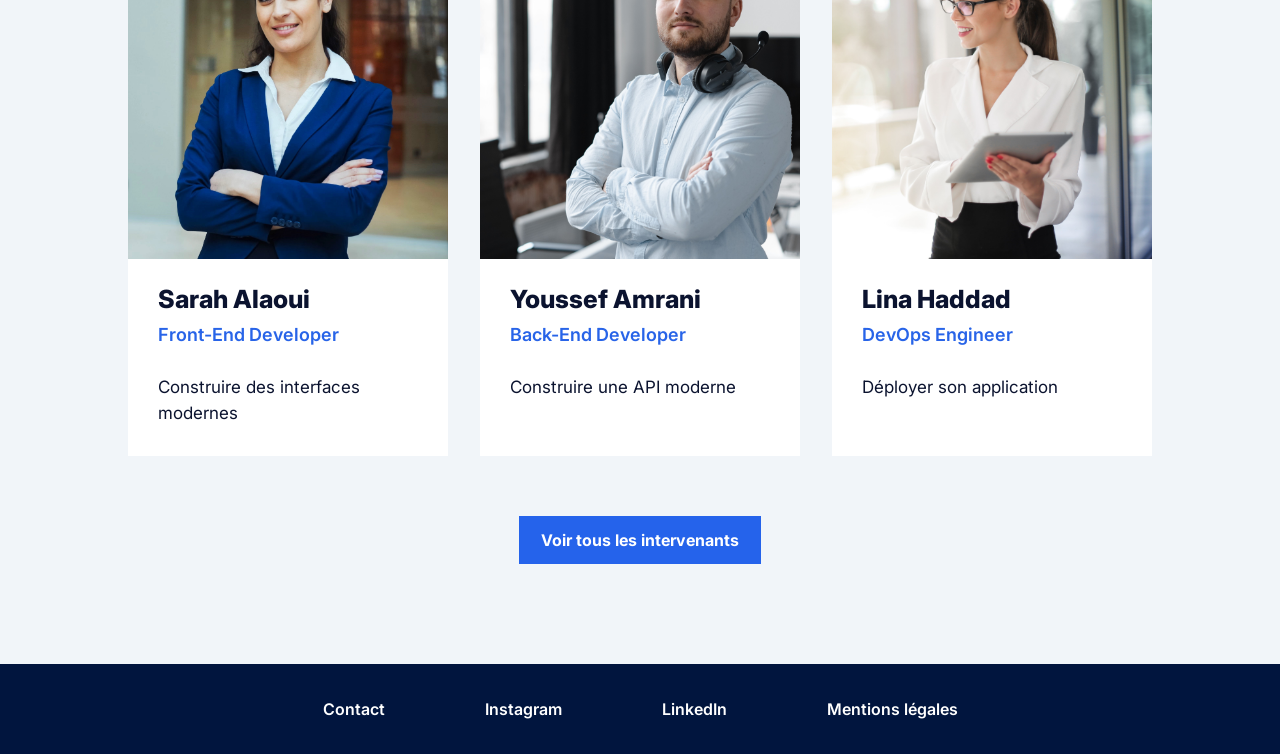
==== commit 4d539a3d: "last push" ====
--- a/index.html
+++ b/index.html
@@ -98,7 +98,7 @@
 
         <div class="speakers-container">
           <div class="speaker-card">
-            <img src="assets/images/sarahAlaoui.jpg" alt="Sarah Alaoui" />
+            <img src="assets/images/SarahAlaoui.jpg" alt="Sarah Alaoui" />
 
             <div class="speaker-info">
               <h3>Sarah Alaoui</h3>
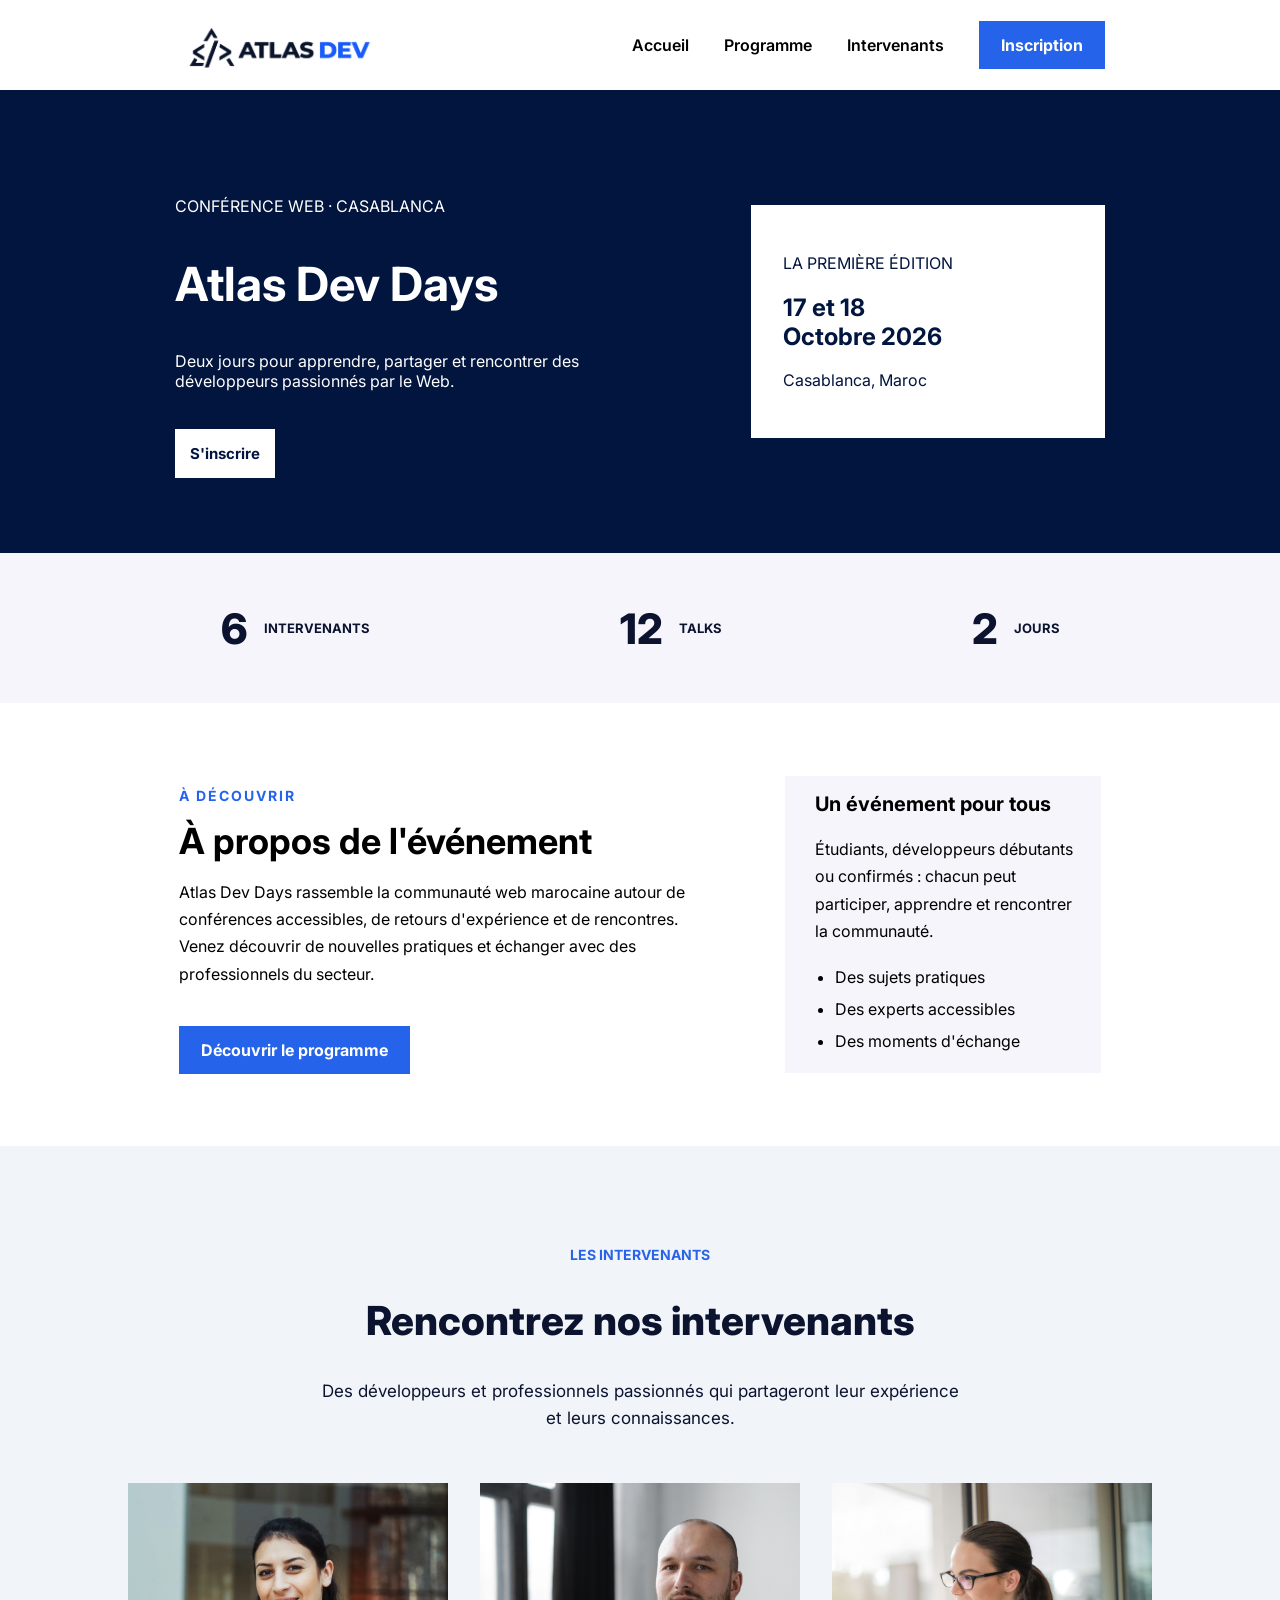
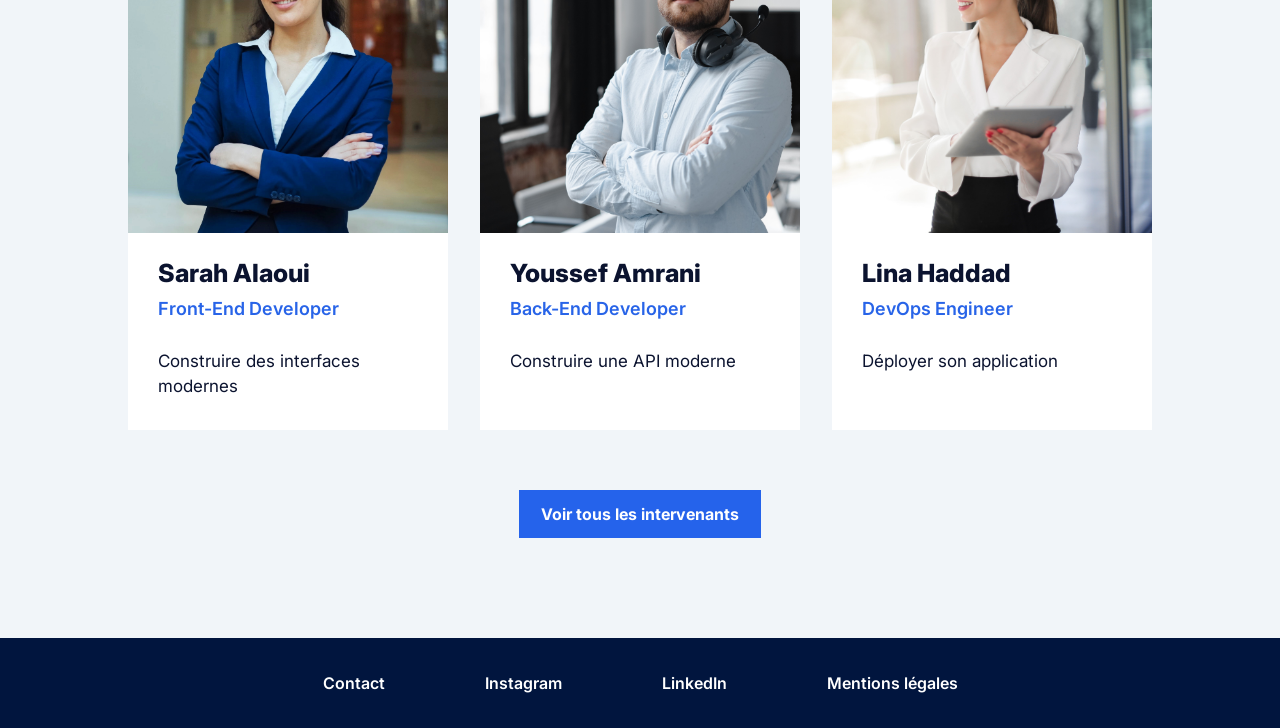
==== commit 9912ca43: "I still have some modifications to do" ====
--- a/index.html
+++ b/index.html
@@ -80,7 +80,7 @@
           </p>
 
           <ul>
-            <li>Des sujets pratiques</li> /*li means list item*/
+            <li>Des sujets pratiques</li> 
             <li>Des experts accessibles</li>
             <li>Des moments d'échange</li>
           </ul>
--- a/css/style.css
+++ b/css/style.css
@@ -5,7 +5,7 @@
   font-family: Inter, sans-serif;
 }
 header {
-  display: flex; /* control over the element  , the element of header can be next to each other */
+  display: flex; /* control over the element  , the elements of header can be next to each other */
   justify-content: space-between; /*It pushes the first element to the left and the last element to the right*/
   align-items: center;
   background-color: white;
@@ -78,9 +78,6 @@
   justify-content: space-between;
   gap: 80px;
 }
-/* .hero-text {
-  max-width: 650px;
-} */
 
 .hero-info {
   min-width: 290px;
@@ -418,7 +415,7 @@
   display: block;
 }
 
-input[type="text"],   /*understand all this*/
+input[type="text"],   
 input[type="email"],
 input[type="tel"],
 select,
@@ -458,5 +455,5 @@
   justify-content: center;
   font-weight: 600;
   font-size: large;
-  font-family: Arial, Helvetica, sans-serif;
-}
+  font-family: Arial ;
+}
